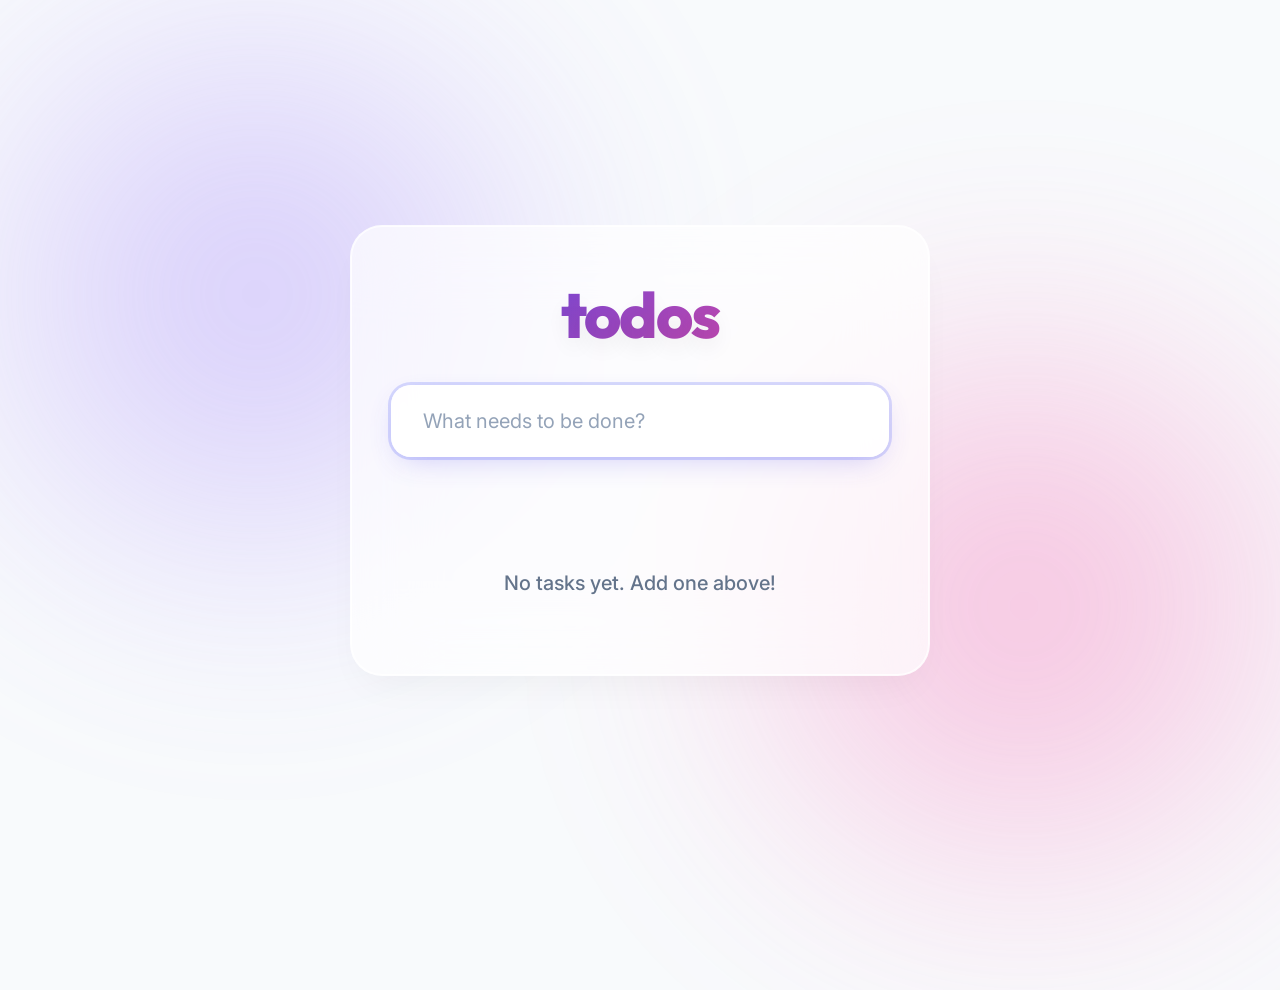
==== app/index.html @ d6baf58b "." ====
<!DOCTYPE html>
<html lang="en">
<head>
    <meta charset="UTF-8">
    <meta name="viewport" content="width=device-width, initial-scale=1.0">
    <title>MiniFramework • TodoMVC</title>
    <link rel="stylesheet" href="styles.css">
    <link rel="preconnect" href="https://fonts.googleapis.com">
    <link rel="preconnect" href="https://fonts.gstatic.com" crossorigin>
    <link href="https://fonts.googleapis.com/css2?family=Inter:wght@300;400;500;600&family=Outfit:wght@400;700&display=swap" rel="stylesheet">
</head>
<body>
    <div id="app"></div>
    <script type="module" src="main.js"></script>
</body>
</html>
---- app/styles.css ----
@import url('https://fonts.googleapis.com/css2?family=Inter:wght@400;500;600&family=Outfit:wght@500;700;800&display=swap');

:root {
    --primary: #4F46E5;
    --primary-light: #818CF8;
    --secondary: #EC4899;
    --bg-color: #F8FAFC;
    --text-main: #0F172A;
    --text-muted: #64748B;
    --card-bg: rgba(255, 255, 255, 0.7);
    --card-border: rgba(255, 255, 255, 0.5);
    --shadow-soft: 0 20px 40px -15px rgba(0, 0, 0, 0.05);
    --shadow-glow: 0 10px 30px -10px rgba(79, 70, 229, 0.3);
    --radius: 32px;
}

* {
    margin: 0;
    padding: 0;
    box-sizing: border-box;
}

body {
    font-family: 'Inter', sans-serif;
    background-color: var(--bg-color);
    color: var(--text-main);
    min-height: 100vh;
    display: flex;
    justify-content: center;
    align-items: center;
    padding: 40px 20px;
    position: relative;
    overflow-x: hidden;
}

/* Stunning Aurora Background */
body::before, body::after {
    content: '';
    position: absolute;
    width: 60vw;
    height: 60vw;
    border-radius: 50%;
    filter: blur(100px);
    z-index: -1;
    opacity: 0.6;
    animation: drift 15s infinite alternate ease-in-out;
}

body::before {
    top: -10%;
    left: -10%;
    background: radial-gradient(circle, rgba(167,139,250,0.8) 0%, rgba(167,139,250,0) 70%);
}

body::after {
    bottom: -10%;
    right: -10%;
    background: radial-gradient(circle, rgba(244,114,182,0.8) 0%, rgba(244,114,182,0) 70%);
    animation-delay: -5s;
}

@keyframes drift {
    0% { transform: translate(0, 0) scale(1); }
    100% { transform: translate(10%, 10%) scale(1.1); }
}

#app {
    width: 100%;
    max-width: 580px;
    position: relative;
    z-index: 10;
}

.todo-app {
    background: var(--card-bg);
    backdrop-filter: blur(40px);
    -webkit-backdrop-filter: blur(40px);
    border: 1px solid var(--card-border);
    border-radius: var(--radius);
    box-shadow: 
        var(--shadow-soft),
        inset 0 0 0 1px rgba(255, 255, 255, 0.8);
    overflow: hidden;
    animation: bounceIn 0.8s cubic-bezier(0.34, 1.56, 0.64, 1);
}

@keyframes bounceIn {
    0% { opacity: 0; transform: scale(0.9) translateY(30px); }
    100% { opacity: 1; transform: scale(1) translateY(0); }
}

header {
    padding: 48px 40px 32px;
    text-align: center;
}

h1 {
    font-family: 'Outfit', sans-serif;
    font-size: 4rem;
    font-weight: 800;
    background: linear-gradient(135deg, var(--primary), var(--secondary));
    -webkit-background-clip: text;
    background-clip: text;
    color: transparent;
    margin-bottom: 32px;
    letter-spacing: -2px;
    text-shadow: 0 10px 20px rgba(0,0,0,0.05); /* very soft shadow behind text */
}

.new-todo-container {
    position: relative;
}

.new-todo {
    width: 100%;
    padding: 24px 32px;
    font-size: 1.25rem;
    font-family: inherit;
    font-weight: 500;
    background: rgba(255, 255, 255, 0.9);
    border: none;
    border-radius: 20px;
    color: var(--text-main);
    outline: none;
    transition: all 0.3s cubic-bezier(0.4, 0, 0.2, 1);
    box-shadow: 0 4px 6px -1px rgba(0,0,0,0.05), 0 2px 4px -1px rgba(0,0,0,0.03);
}

.new-todo::placeholder {
    color: #94A3B8;
    font-weight: 400;
}

.new-todo:focus {
    transform: translateY(-2px);
    box-shadow: var(--shadow-glow), 0 0 0 3px rgba(129, 140, 248, 0.3);
}

.main {
    position: relative;
}

.todo-list {
    list-style: none;
}

.todo-item {
    display: flex;
    align-items: center;
    padding: 24px 40px;
    border-top: 1px solid rgba(0,0,0,0.04);
    transition: all 0.3s ease;
    background: transparent;
}

.todo-item:hover {
    background: rgba(255, 255, 255, 0.4);
}

.todo-item.completed label {
    text-decoration: line-through;
    color: var(--text-muted);
    opacity: 0.6;
}

.toggle {
    appearance: none;
    -webkit-appearance: none;
    width: 32px;
    height: 32px;
    border: 2px solid #CBD5E1;
    border-radius: 50%;
    margin-right: 24px;
    cursor: pointer;
    position: relative;
    transition: all 0.4s cubic-bezier(0.34, 1.56, 0.64, 1);
    flex-shrink: 0;
    background: white;
}

.toggle:hover {
    border-color: var(--primary-light);
    transform: scale(1.1);
}

.toggle:checked {
    background: var(--primary);
    border-color: var(--primary);
    box-shadow: var(--shadow-glow);
}

.toggle:checked::after {
    content: '';
    position: absolute;
    width: 8px;
    height: 14px;
    border: solid white;
    border-width: 0 3px 3px 0;
    top: 5px;
    left: 10px;
    transform: rotate(45deg);
    animation: checkmark 0.4s cubic-bezier(0.34, 1.56, 0.64, 1);
}

@keyframes checkmark {
    0% { transform: rotate(45deg) scale(0); opacity: 0; }
    100% { transform: rotate(45deg) scale(1); opacity: 1; }
}

.todo-item label {
    flex: 1;
    font-size: 1.25rem;
    font-weight: 500;
    cursor: pointer;
    transition: all 0.3s ease;
    word-break: break-word;
    line-height: 1.5;
}

.destroy {
    background: #FEE2E2;
    border: none;
    color: #EF4444;
    font-size: 1.2rem;
    font-weight: 800;
    width: 40px;
    height: 40px;
    border-radius: 50%;
    cursor: pointer;
    opacity: 0;
    transform: scale(0.8);
    transition: all 0.3s cubic-bezier(0.34, 1.56, 0.64, 1);
    display: flex;
    align-items: center;
    justify-content: center;
}

.todo-item:hover .destroy {
    opacity: 1;
    transform: scale(1);
}

.destroy:hover {
    background: #EF4444;
    color: white;
    transform: scale(1.1) !important;
}

.footer {
    padding: 24px 40px;
    display: flex;
    justify-content: space-between;
    align-items: center;
    font-size: 1rem;
    color: var(--text-muted);
    background: rgba(255, 255, 255, 0.3);
    border-top: 1px solid rgba(0,0,0,0.04);
}

.todo-count strong {
    font-weight: 700;
    color: var(--text-main);
}

.filters {
    display: flex;
    gap: 8px;
    list-style: none;
    background: rgba(255,255,255,0.5);
    padding: 6px;
    border-radius: 20px;
}

.filters a {
    padding: 8px 16px;
    border-radius: 14px;
    text-decoration: none;
    color: var(--text-muted);
    font-weight: 600;
    font-size: 0.95rem;
    transition: all 0.3s ease;
}

.filters a:hover {
    color: var(--text-main);
}

.filters a.selected {
    color: white;
    background: var(--text-main);
    box-shadow: 0 4px 10px rgba(0,0,0,0.1);
}

.clear-completed {
    background: none;
    border: none;
    color: var(--text-muted);
    cursor: pointer;
    font-size: 0.95rem;
    font-weight: 600;
    transition: all 0.3s ease;
    padding: 8px 16px;
    border-radius: 14px;
}

.clear-completed:hover {
    color: #EF4444;
    background: #FEE2E2;
}

.empty-state {
    padding: 80px 40px;
    text-align: center;
    color: var(--text-muted);
    font-size: 1.25rem;
    font-weight: 500;
}
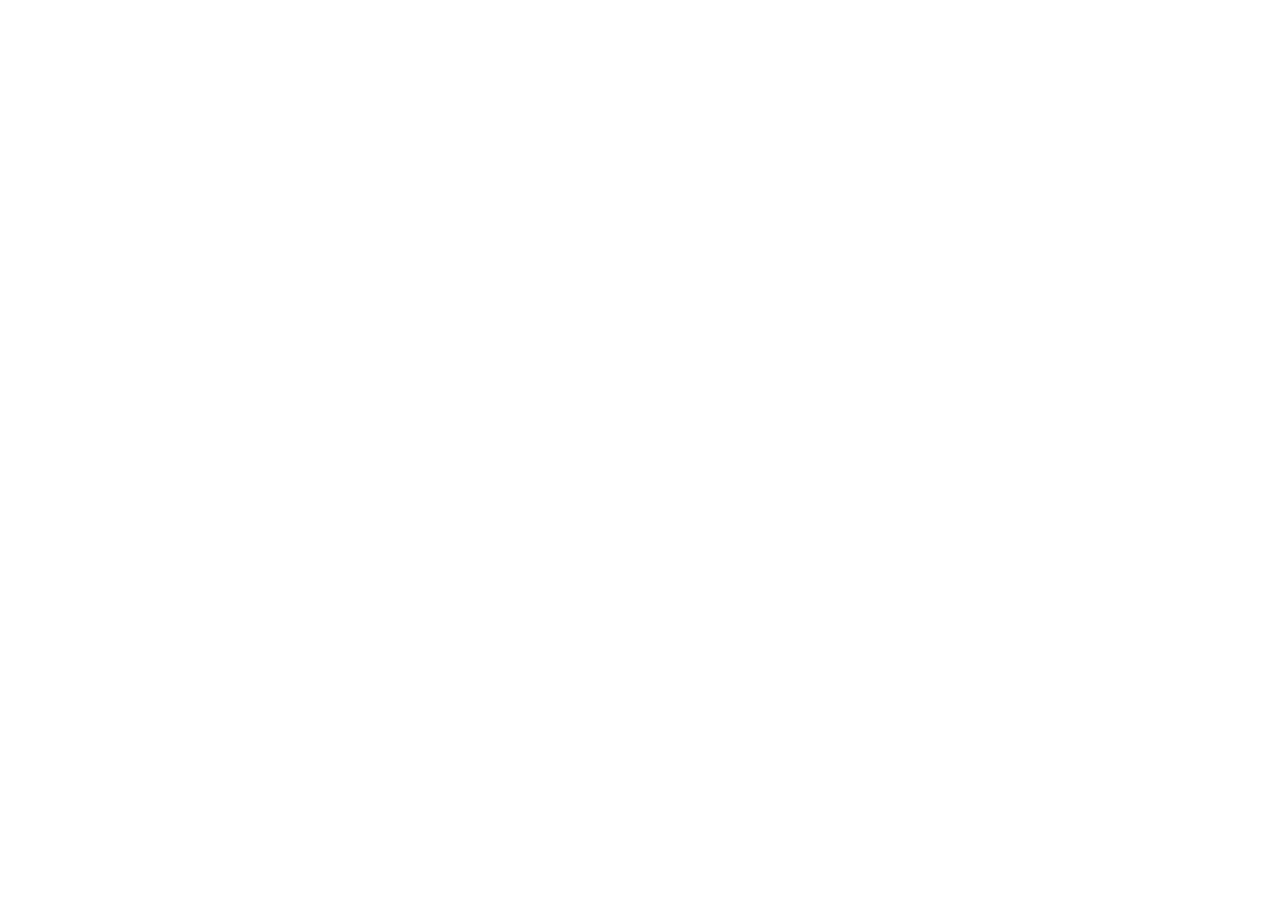
==== commit 9e54498b: "send it to my repisitory" ====
--- a/app/index.html
+++ b/app/index.html
@@ -1,16 +1,25 @@
 <!DOCTYPE html>
-<html lang="en">
+<html lang="ru">
+
 <head>
     <meta charset="UTF-8">
     <meta name="viewport" content="width=device-width, initial-scale=1.0">
-    <title>MiniFramework • TodoMVC</title>
-    <link rel="stylesheet" href="styles.css">
+    <title>Elite Task Management</title>
+
     <link rel="preconnect" href="https://fonts.googleapis.com">
     <link rel="preconnect" href="https://fonts.gstatic.com" crossorigin>
-    <link href="https://fonts.googleapis.com/css2?family=Inter:wght@300;400;500;600&family=Outfit:wght@400;700&display=swap" rel="stylesheet">
+    <link
+        href="https://fonts.googleapis.com/css2?family=Cormorant+Garamond:ital,wght@0,300;0,500;1,300&family=Montserrat:wght@100;200;300;400&display=swap"
+        rel="stylesheet">
+
+    <link rel="stylesheet" href="./app/styles.css">
 </head>
+
 <body>
+
     <div id="app"></div>
-    <script type="module" src="main.js"></script>
+
+    <script type="module" src="./app/main.js"></script>
 </body>
-</html>
+
+</html>
